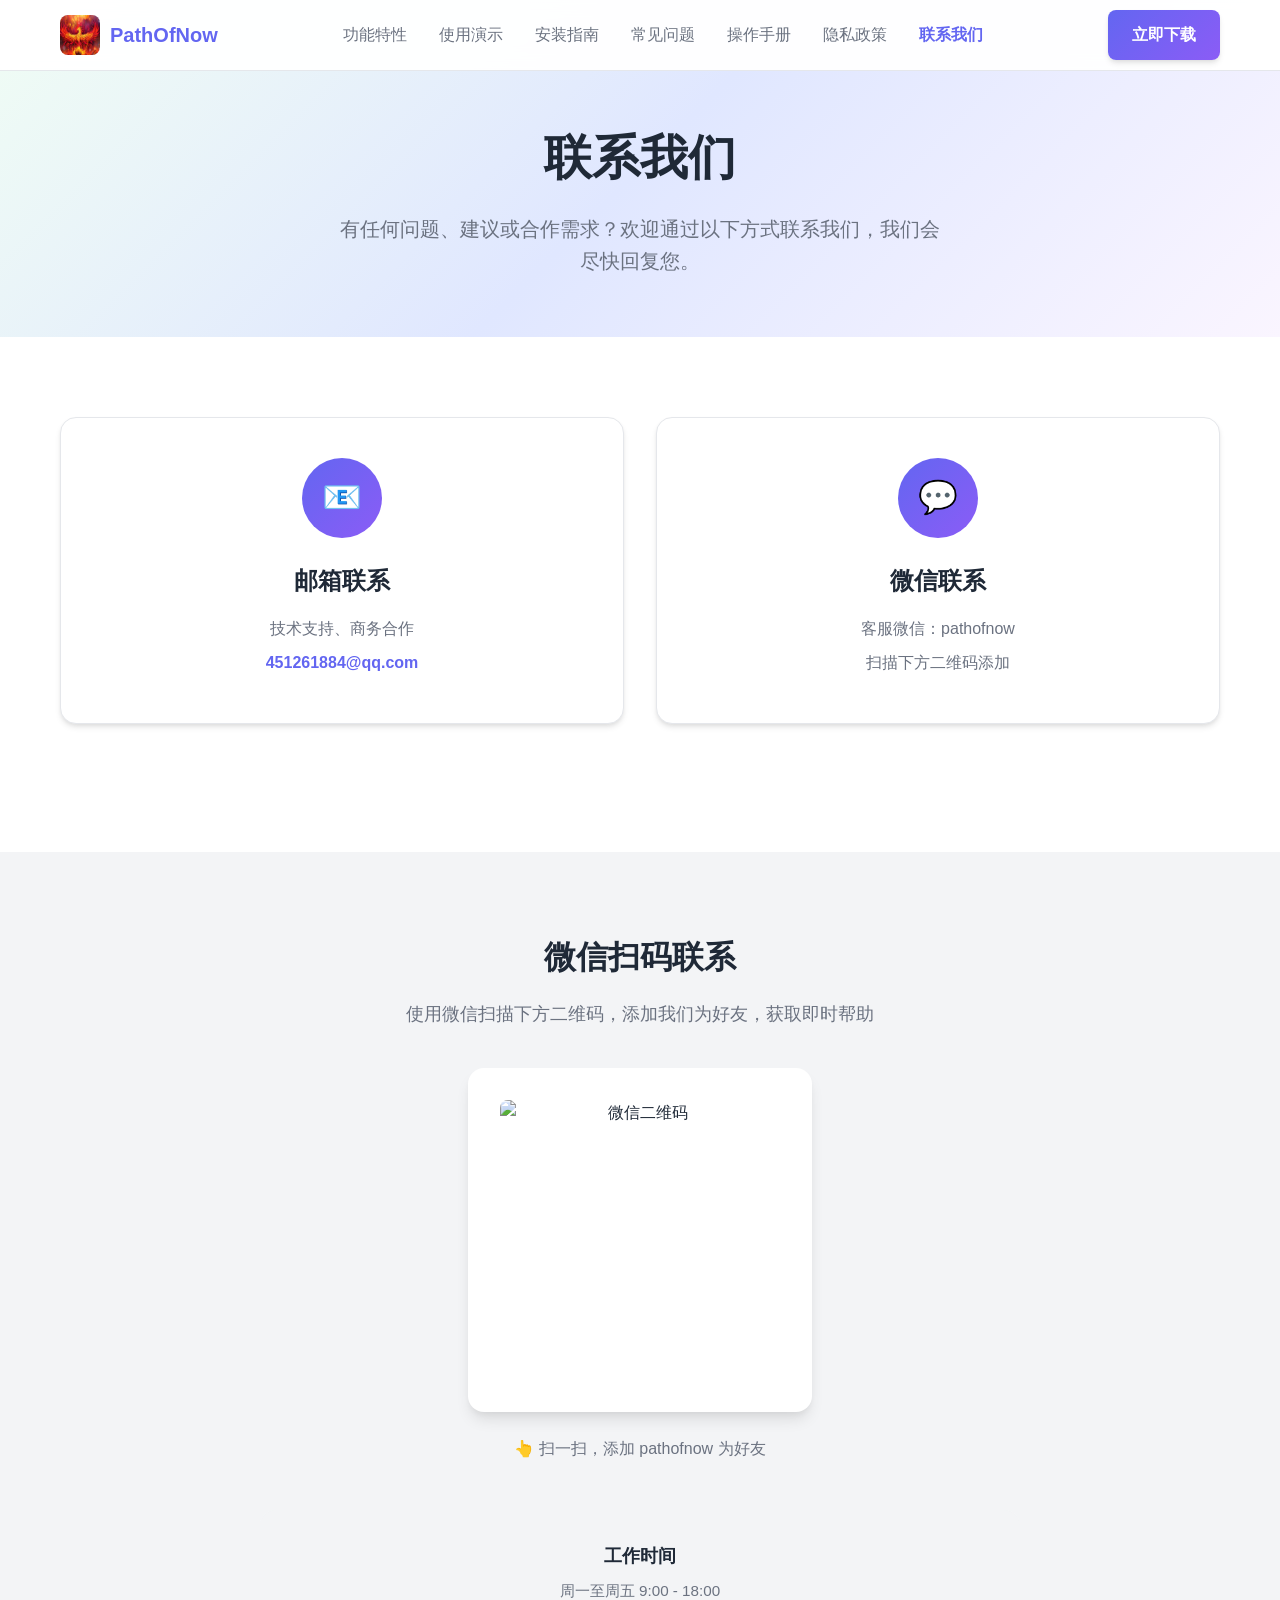
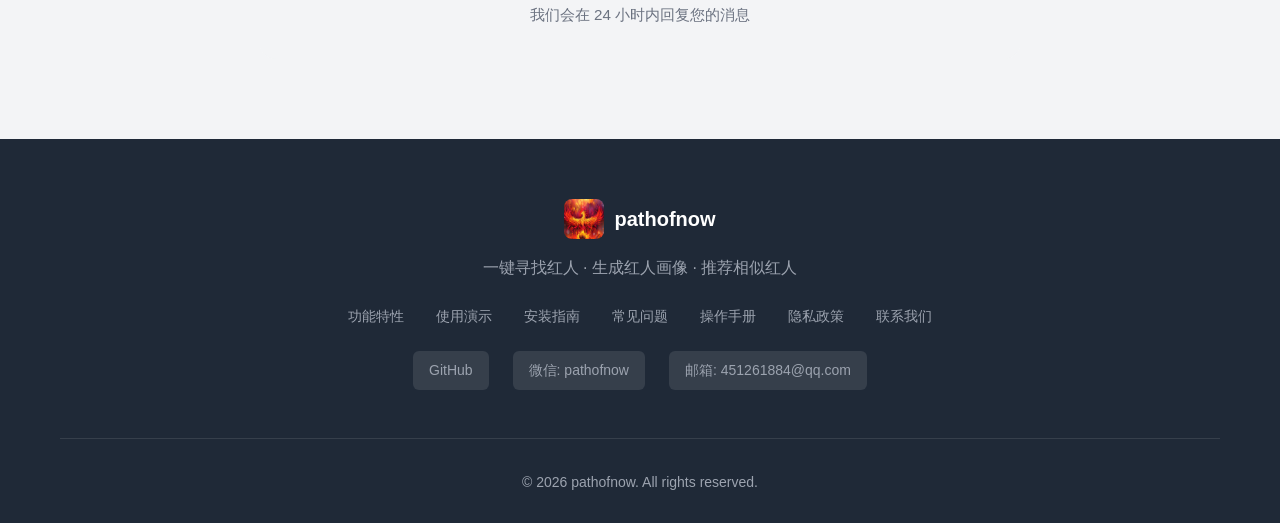
==== docs/contact.html @ 665e6d68 "ss" ====
<!DOCTYPE html>
<html lang="zh-CN">

<head>
    <meta charset="UTF-8">
    <meta name="viewport" content="width=device-width, initial-scale=1.0">
    <title>联系我们 - PathOfNow</title>
    <meta name="description" content="联系 PathOfNow 团队，获取 Instagram 红人分析助手的技术支持和商务合作。">
    <link rel="stylesheet" href="css/style.css">
    <link rel="icon" type="image/png" href="assets/images/logo.png">
    <style>
        .contact-hero {
            padding: 120px 0 60px;
            background: linear-gradient(135deg, #f0fdf4 0%, #e0e7ff 50%, #faf5ff 100%);
            text-align: center;
        }

        .contact-hero h1 {
            font-size: 3rem;
            font-weight: 800;
            color: var(--text-primary);
            margin-bottom: 1rem;
        }

        .contact-hero p {
            font-size: 1.25rem;
            color: var(--text-secondary);
            max-width: 600px;
            margin: 0 auto;
        }

        .contact-section {
            padding: 80px 0;
            background: var(--bg-primary);
        }

        .contact-container {
            max-width: 1200px;
            margin: 0 auto;
            padding: 0 20px;
        }

        .contact-cards {
            display: grid;
            grid-template-columns: repeat(2, 1fr);
            gap: 2rem;
            margin-bottom: 3rem;
        }

        .contact-card {
            background: var(--card-bg);
            padding: 2.5rem;
            border-radius: 16px;
            box-shadow: var(--shadow-md);
            border: 1px solid var(--border-color);
            text-align: center;
            transition: all 0.3s;
        }

        .contact-card:hover {
            transform: translateY(-5px);
            box-shadow: var(--shadow-xl);
            border-color: var(--primary-color);
        }

        .contact-card-icon {
            width: 80px;
            height: 80px;
            background: linear-gradient(135deg, var(--primary-color), var(--secondary-color));
            border-radius: 50%;
            display: flex;
            align-items: center;
            justify-content: center;
            margin: 0 auto 1.5rem;
            font-size: 2rem;
        }

        .contact-card h3 {
            font-size: 1.5rem;
            font-weight: 700;
            color: var(--text-primary);
            margin-bottom: 1rem;
        }

        .contact-card p {
            font-size: 1rem;
            color: var(--text-secondary);
            margin-bottom: 0.5rem;
        }

        .contact-card a {
            color: var(--primary-color);
            text-decoration: none;
            font-weight: 600;
            transition: color 0.2s;
        }

        .contact-card a:hover {
            color: var(--primary-dark);
            text-decoration: underline;
        }

        .qr-section {
            background: var(--bg-secondary);
            padding: 80px 0;
        }

        .qr-container {
            max-width: 800px;
            margin: 0 auto;
            padding: 0 20px;
            text-align: center;
        }

        .qr-title {
            font-size: 2rem;
            font-weight: 700;
            color: var(--text-primary);
            margin-bottom: 1rem;
        }

        .qr-description {
            font-size: 1.125rem;
            color: var(--text-secondary);
            margin-bottom: 2.5rem;
        }

        .qr-code-wrapper {
            display: inline-block;
            background: white;
            padding: 2rem;
            border-radius: 16px;
            box-shadow: var(--shadow-lg);
        }

        .qr-code-wrapper img {
            width: 280px;
            height: 280px;
            display: block;
            border-radius: 8px;
        }

        .qr-tip {
            margin-top: 1.5rem;
            font-size: 1rem;
            color: var(--text-secondary);
        }

        .contact-footer {
            margin-top: 3rem;
            padding: 2rem;
            background: var(--bg-secondary);
            border-radius: 16px;
            text-align: center;
        }

        .contact-footer h4 {
            font-size: 1.125rem;
            color: var(--text-primary);
            margin-bottom: 0.5rem;
        }

        .contact-footer p {
            color: var(--text-secondary);
            font-size: 0.95rem;
        }

        @media (max-width: 768px) {
            .contact-hero h1 {
                font-size: 2rem;
            }

            .contact-cards {
                grid-template-columns: 1fr;
            }

            .qr-code-wrapper img {
                width: 220px;
                height: 220px;
            }
        }
    </style>
</head>

<body>
    <nav class="navbar">
        <div class="nav-container">
            <div class="nav-logo">
                <img src="assets/images/logo.png" alt="Logo" class="logo-icon">
                <span class="logo-text">PathOfNow</span>
            </div>
            <ul class="nav-links">
                <li><a href="index.html#features">功能特性</a></li>
                <li><a href="index.html#demo">使用演示</a></li>
                <li><a href="index.html#install">安装指南</a></li>
                <li><a href="index.html#faq">常见问题</a></li>
                <li><a href="manual.html">操作手册</a></li>
                <li><a href="privacy.html" target="_blank">隐私政策</a></li>
                <li><a href="contact.html" style="color: var(--primary-color); font-weight: 600;">联系我们</a></li>
            </ul>
            <div class="nav-actions">
                <a href="index.html#download" class="btn btn-primary">立即下载</a>
                <div class="hamburger">
                    <span></span>
                    <span></span>
                    <span></span>
                </div>
            </div>
        </div>
    </nav>

    <section class="contact-hero">
        <div class="container">
            <h1>联系我们</h1>
            <p>有任何问题、建议或合作需求？欢迎通过以下方式联系我们，我们会尽快回复您。</p>
        </div>
    </section>

    <section class="contact-section">
        <div class="contact-container">
            <div class="contact-cards">
                <div class="contact-card">
                    <div class="contact-card-icon">📧</div>
                    <h3>邮箱联系</h3>
                    <p>技术支持、商务合作</p>
                    <p><a href="mailto:451261884@qq.com">451261884@qq.com</a></p>
                </div>
                <div class="contact-card">
                    <div class="contact-card-icon">💬</div>
                    <h3>微信联系</h3>
                    <p>客服微信：pathofnow</p>
                    <p>扫描下方二维码添加</p>
                </div>
            </div>
        </div>
    </section>

    <section class="qr-section">
        <div class="qr-container">
            <h2 class="qr-title">微信扫码联系</h2>
            <p class="qr-description">使用微信扫描下方二维码，添加我们为好友，获取即时帮助</p>
            <div class="qr-code-wrapper">
                <img src="assets/images/wechat-qr.png" alt="微信二维码">
            </div>
            <p class="qr-tip">👆 扫一扫，添加 pathofnow 为好友</p>

            <div class="contact-footer">
                <h4>工作时间</h4>
                <p>周一至周五 9:00 - 18:00</p>
                <p>我们会在 24 小时内回复您的消息</p>
            </div>
        </div>
    </section>

    <footer class="footer">
        <div class="footer-container">
            <div class="footer-content">
                <div class="footer-logo">
                    <img src="assets/images/logo.png" alt="Logo" class="logo-icon">
                    <span class="logo-text">pathofnow</span>
                </div>
                <p class="footer-description">一键寻找红人 · 生成红人画像 · 推荐相似红人</p>
                <div class="footer-links">
                    <a href="index.html#features">功能特性</a>
                    <a href="index.html#demo">使用演示</a>
                    <a href="index.html#install">安装指南</a>
                    <a href="index.html#faq">常见问题</a>
                    <a href="manual.html">操作手册</a>
                    <a href="privacy.html" target="_blank">隐私政策</a>
                    <a href="contact.html">联系我们</a>
                </div>
                <div class="footer-social">
                    <a href="https://github.com/PathOfNow/Influencer-Analysis-chrome-extension" target="_blank" class="social-icon">GitHub</a>
                    <span class="social-icon">微信: pathofnow</span>
                    <span class="social-icon">邮箱: 451261884@qq.com</span>
                </div>
            </div>
            <div class="footer-bottom">
                <p>© 2026 pathofnow. All rights reserved.</p>
            </div>
        </div>
    </footer>

    <script src="js/main.js"></script>
</body>

</html>
---- docs/css/style.css ----
* {
    margin: 0;
    padding: 0;
    box-sizing: border-box;
}

:root {
    --primary-color: #6366f1;
    --primary-dark: #4f46e5;
    --secondary-color: #8b5cf6;
    --accent-color: #f59e0b;
    --text-primary: #1f2937;
    --text-secondary: #6b7280;
    --text-light: #9ca3af;
    --bg-primary: #ffffff;
    --bg-secondary: #f3f4f6;
    --bg-tertiary: #e5e7eb;
    --card-bg: #ffffff;
    --border-color: #e5e7eb;
    --shadow-sm: 0 1px 2px 0 rgba(0, 0, 0, 0.05);
    --shadow-md: 0 4px 6px -1px rgba(0, 0, 0, 0.1), 0 2px 4px -1px rgba(0, 0, 0, 0.06);
    --shadow-lg: 0 10px 15px -3px rgba(0, 0, 0, 0.1), 0 4px 6px -2px rgba(0, 0, 0, 0.05);
    --shadow-xl: 0 20px 25px -5px rgba(0, 0, 0, 0.1), 0 10px 10px -5px rgba(0, 0, 0, 0.04);
}

html {
    scroll-behavior: smooth;
}

body {
    font-family: -apple-system, BlinkMacSystemFont, 'Segoe UI', Roboto, 'Helvetica Neue', Arial, sans-serif;
    color: var(--text-primary);
    background-color: var(--bg-primary);
    line-height: 1.6;
}

.container {
    max-width: 1200px;
    margin: 0 auto;
    padding: 0 20px;
}

.navbar {
    position: fixed;
    top: 0;
    left: 0;
    right: 0;
    background: rgba(255, 255, 255, 0.95);
    backdrop-filter: blur(10px);
    z-index: 1000;
    border-bottom: 1px solid var(--border-color);
    transition: transform 0.3s ease;
}

.hamburger {
    display: none;
    flex-direction: column;
    gap: 5px;
    cursor: pointer;
    padding: 5px;
}

.hamburger span {
    width: 25px;
    height: 3px;
    background: var(--text-primary);
    border-radius: 3px;
    transition: all 0.3s;
}

.hamburger.active span:nth-child(1) {
    transform: rotate(45deg) translate(5px, 5px);
}

.hamburger.active span:nth-child(2) {
    opacity: 0;
}

.hamburger.active span:nth-child(3) {
    transform: rotate(-45deg) translate(7px, -6px);
}

.nav-container {
    max-width: 1200px;
    margin: 0 auto;
    padding: 0 20px;
    display: flex;
    align-items: center;
    justify-content: space-between;
    height: 70px;
}

.nav-logo {
    display: flex;
    align-items: center;
    gap: 10px;
}

.logo-icon {
    width: 40px;
    height: 40px;
    border-radius: 8px;
}

.logo-text {
    font-size: 1.25rem;
    font-weight: 700;
    color: var(--primary-color);
}

.nav-links {
    display: flex;
    list-style: none;
    gap: 2rem;
}

.nav-links a {
    text-decoration: none;
    color: var(--text-secondary);
    font-weight: 500;
    transition: color 0.2s;
}

.nav-links a:hover {
    color: var(--primary-color);
}

.nav-actions {
    display: flex;
    gap: 1rem;
}

.btn {
    display: inline-flex;
    align-items: center;
    gap: 0.5rem;
    padding: 0.75rem 1.5rem;
    border-radius: 8px;
    font-weight: 600;
    text-decoration: none;
    transition: all 0.2s;
    cursor: pointer;
    border: none;
    font-size: 1rem;
}

.btn-primary {
    background: linear-gradient(135deg, var(--primary-color), var(--secondary-color));
    color: white;
    box-shadow: var(--shadow-md);
}

.btn-primary:hover {
    transform: translateY(-1px);
    box-shadow: var(--shadow-lg);
}

.btn-outline {
    background: transparent;
    color: var(--text-primary);
    border: 2px solid var(--border-color);
}

.btn-outline:hover {
    border-color: var(--primary-color);
    color: var(--primary-color);
}

.btn-large {
    padding: 1rem 2rem;
    font-size: 1.125rem;
}

.btn-icon {
    font-size: 1.25rem;
}

.hero {
    padding: 120px 0 80px;
    background: linear-gradient(135deg, #f0fdf4 0%, #e0e7ff 50%, #faf5ff 100%);
    overflow: hidden;
}

.hero-container {
    max-width: 1200px;
    margin: 0 auto;
    padding: 0 20px;
    display: grid;
    grid-template-columns: 1fr 1fr;
    gap: 4rem;
    align-items: center;
}

.hero-content {
    text-align: left;
}

.hero-badge {
    display: inline-flex;
    align-items: center;
    gap: 0.5rem;
    background: rgba(255, 255, 255, 0.8);
    padding: 0.5rem 1rem;
    border-radius: 20px;
    margin-bottom: 1.5rem;
    font-size: 0.875rem;
    color: var(--text-secondary);
}

.badge-icon {
    font-size: 1rem;
}

.hero-title {
    font-size: 3.5rem;
    font-weight: 800;
    color: var(--text-primary);
    margin-bottom: 1rem;
    line-height: 1.2;
}

.hero-subtitle {
    font-size: 1.5rem;
    font-weight: 600;
    color: var(--primary-color);
    margin-bottom: 1rem;
}

.hero-description {
    font-size: 1.125rem;
    color: var(--text-secondary);
    margin-bottom: 2rem;
    max-width: 500px;
}

.hero-actions {
    display: flex;
    gap: 1rem;
    margin-bottom: 3rem;
}

.hero-stats {
    display: flex;
    gap: 3rem;
}

.stat-item {
    display: flex;
    flex-direction: column;
    gap: 0.25rem;
}

.stat-value {
    font-size: 1.5rem;
    font-weight: 700;
    color: var(--text-primary);
}

.stat-label {
    font-size: 0.875rem;
    color: var(--text-secondary);
}

.hero-visual {
    display: flex;
    justify-content: center;
    align-items: center;
}

.browser-mockup {
    background: white;
    border-radius: 16px;
    box-shadow: var(--shadow-xl);
    overflow: hidden;
    width: 100%;
    max-width: 500px;
}

.browser-header {
    display: flex;
    align-items: center;
    gap: 0.75rem;
    padding: 1rem;
    background: var(--bg-secondary);
    border-bottom: 1px solid var(--border-color);
}

.browser-dots {
    display: flex;
    gap: 0.5rem;
}

.dot {
    width: 12px;
    height: 12px;
    border-radius: 50%;
}

.dot-red { background: #ef4444; }
.dot-yellow { background: #f59e0b; }
.dot-green { background: #22c55e; }

.browser-url {
    flex: 1;
    text-align: center;
    font-size: 0.875rem;
    color: var(--text-light);
    background: var(--bg-tertiary);
    padding: 0.25rem 0.5rem;
    border-radius: 4px;
}

.browser-content {
    padding: 0;
}

.screenshot {
    width: 100%;
    height: auto;
    display: block;
}

.features {
    padding: 80px 0;
    background: var(--bg-primary);
}

.features-container {
    max-width: 1200px;
    margin: 0 auto;
    padding: 0 20px;
}

.section-header {
    text-align: center;
    margin-bottom: 4rem;
}

.section-title {
    font-size: 2.5rem;
    font-weight: 800;
    color: var(--text-primary);
    margin-bottom: 1rem;
}

.section-subtitle {
    font-size: 1.125rem;
    color: var(--text-secondary);
    max-width: 600px;
    margin: 0 auto;
}

.features-grid {
    display: grid;
    grid-template-columns: repeat(3, 1fr);
    gap: 2rem;
}

.feature-card {
    background: var(--card-bg);
    padding: 2rem;
    border-radius: 16px;
    box-shadow: var(--shadow-sm);
    transition: all 0.3s;
    border: 1px solid var(--border-color);
}

.feature-card:hover {
    transform: translateY(-5px);
    box-shadow: var(--shadow-lg);
    border-color: var(--primary-color);
}

.feature-icon {
    width: 60px;
    height: 60px;
    background: linear-gradient(135deg, var(--primary-color), var(--secondary-color));
    border-radius: 12px;
    display: flex;
    align-items: center;
    justify-content: center;
    margin-bottom: 1.5rem;
    font-size: 1.75rem;
}

.feature-title {
    font-size: 1.25rem;
    font-weight: 700;
    color: var(--text-primary);
    margin-bottom: 0.75rem;
}

.feature-description {
    font-size: 1rem;
    color: var(--text-secondary);
    line-height: 1.6;
}

.demo {
    padding: 80px 0;
    background: var(--bg-secondary);
}

.demo-container {
    max-width: 1200px;
    margin: 0 auto;
    padding: 0 20px;
}

.demo-content {
    display: flex;
    justify-content: center;
    align-items: center;
}

.demo-carousel {
    width: 100%;
    max-width: 800px;
}

.carousel-container {
    position: relative;
    width: 100%;
    overflow: hidden;
    border-radius: 16px;
    background: var(--bg-tertiary);
    box-shadow: var(--shadow-lg);
}

.carousel-track {
    display: flex;
    transition: transform 0.5s ease;
}

.carousel-slide {
    flex: 0 0 100%;
    position: relative;
}

.carousel-slide img {
    width: 100%;
    height: auto;
    display: block;
    border-radius: 16px;
}

.slide-caption {
    position: absolute;
    bottom: 0;
    left: 0;
    right: 0;
    padding: 1rem;
    background: linear-gradient(to top, rgba(0,0,0,0.8), transparent);
    color: white;
    font-size: 0.875rem;
    border-radius: 0 0 16px 16px;
}

.carousel-controls {
    display: flex;
    align-items: center;
    justify-content: center;
    gap: 1rem;
    margin-top: 1.5rem;
}

.carousel-prev,
.carousel-next {
    width: 48px;
    height: 48px;
    border-radius: 50%;
    border: none;
    background: var(--bg-secondary);
    color: var(--text-primary);
    display: flex;
    align-items: center;
    justify-content: center;
    cursor: pointer;
    transition: all 0.2s;
}

.carousel-prev:hover,
.carousel-next:hover {
    background: var(--primary-color);
    color: white;
}

.carousel-indicators {
    display: flex;
    gap: 0.5rem;
}

.indicator {
    width: 12px;
    height: 12px;
    border-radius: 50%;
    border: none;
    background: var(--border-color);
    cursor: pointer;
    transition: all 0.2s;
}

.indicator.active {
    width: 32px;
    border-radius: 6px;
    background: var(--primary-color);
}

.video-placeholder {
    text-align: center;
    color: var(--text-light);
}

.play-button {
    width: 80px;
    height: 80px;
    background: var(--primary-color);
    border-radius: 50%;
    display: flex;
    align-items: center;
    justify-content: center;
    margin: 0 auto 1rem;
    cursor: pointer;
    transition: all 0.3s;
    color: white;
    font-size: 2rem;
    box-shadow: var(--shadow-lg);
}

.play-button:hover {
    transform: scale(1.1);
    box-shadow: var(--shadow-xl);
}

.demo-steps {
    display: flex;
    flex-direction: column;
    gap: 1.5rem;
}

.step-item {
    display: flex;
    gap: 1.5rem;
    align-items: flex-start;
}

.step-number {
    width: 40px;
    height: 40px;
    background: linear-gradient(135deg, var(--primary-color), var(--secondary-color));
    border-radius: 50%;
    display: flex;
    align-items: center;
    justify-content: center;
    color: white;
    font-weight: 700;
    font-size: 1.125rem;
    flex-shrink: 0;
}

.step-content h4 {
    font-size: 1.125rem;
    font-weight: 700;
    color: var(--text-primary);
    margin-bottom: 0.25rem;
}

.step-content p {
    font-size: 0.875rem;
    color: var(--text-secondary);
}

.install {
    padding: 80px 0;
    background: var(--bg-primary);
}

.install-container {
    max-width: 800px;
    margin: 0 auto;
    padding: 0 20px;
}

.install-tabs {
    display: flex;
    justify-content: center;
    gap: 1rem;
    margin-bottom: 2rem;
}

.tab-btn {
    padding: 0.75rem 2rem;
    border: none;
    border-radius: 8px;
    font-weight: 600;
    cursor: pointer;
    transition: all 0.2s;
    background: var(--bg-secondary);
    color: var(--text-secondary);
}

.tab-btn:hover {
    background: var(--bg-tertiary);
}

.tab-btn.active {
    background: var(--primary-color);
    color: white;
}

.tab-content {
    display: none;
}

.tab-content.active {
    display: block;
}

.download .download-tab-content {
    display: none;
}

.download .download-tab-content.active {
    display: block;
}

.download .tab-btn {
    background: rgba(255, 255, 255, 0.2);
    color: white;
    border: 1px solid rgba(255, 255, 255, 0.3);
}

.download .tab-btn:hover {
    background: rgba(255, 255, 255, 0.3);
}

.download .tab-btn.active {
    background: white;
    color: var(--primary-color);
    border-color: white;
}

.install-steps {
    display: flex;
    flex-direction: column;
    gap: 1.5rem;
}

.install-step {
    display: flex;
    gap: 1.5rem;
    align-items: flex-start;
    background: var(--bg-secondary);
    padding: 1.5rem;
    border-radius: 12px;
}

.install-step-icon {
    width: 48px;
    height: 48px;
    background: linear-gradient(135deg, var(--primary-color), var(--secondary-color));
    border-radius: 12px;
    display: flex;
    align-items: center;
    justify-content: center;
    color: white;
    font-weight: 700;
    font-size: 1.25rem;
    flex-shrink: 0;
}

.install-step-content h4 {
    font-size: 1.125rem;
    font-weight: 700;
    color: var(--text-primary);
    margin-bottom: 0.25rem;
}

.install-step-content p {
    font-size: 0.875rem;
    color: var(--text-secondary);
}

.download {
    padding: 80px 0;
    background: linear-gradient(135deg, var(--primary-color), var(--secondary-color));
}

.download-container {
    max-width: 800px;
    margin: 0 auto;
    padding: 0 20px;
}

.download-content {
    text-align: center;
    color: white;
}

.download-title {
    font-size: 2.5rem;
    font-weight: 800;
    margin-bottom: 1rem;
}

.download-description {
    font-size: 1.125rem;
    margin-bottom: 2rem;
    opacity: 0.9;
}

.download-buttons {
    display: flex;
    flex-direction: column;
    gap: 1rem;
    margin-bottom: 2rem;
}

.btn-chrome {
    background: white;
    color: var(--text-primary);
}

.btn-chrome:hover {
    background: var(--bg-secondary);
}

.btn-edge {
    background: transparent;
    color: white;
    border-color: rgba(255, 255, 255, 0.3);
}

.btn-edge:hover {
    background: rgba(255, 255, 255, 0.1);
    border-color: white;
}

.btn-zip {
    background: transparent;
    color: white;
    border-color: rgba(255, 255, 255, 0.3);
}

.btn-zip:hover {
    background: rgba(255, 255, 255, 0.1);
    border-color: white;
}

.download-note {
    font-size: 0.875rem;
    opacity: 0.8;
}

.faq {
    padding: 80px 0;
    background: var(--bg-secondary);
}

.faq-container {
    max-width: 800px;
    margin: 0 auto;
    padding: 0 20px;
}

.faq-list {
    display: flex;
    flex-direction: column;
    gap: 1rem;
}

.faq-item {
    background: var(--card-bg);
    border-radius: 12px;
    overflow: hidden;
    border: 1px solid var(--border-color);
}

.faq-question {
    width: 100%;
    padding: 1.5rem;
    display: flex;
    justify-content: space-between;
    align-items: center;
    background: none;
    border: none;
    cursor: pointer;
    text-align: left;
    font-size: 1rem;
    font-weight: 600;
    color: var(--text-primary);
    transition: background 0.2s;
}

.faq-question:hover {
    background: var(--bg-secondary);
}

.faq-icon {
    font-size: 0.75rem;
    transition: transform 0.2s;
}

.faq-item.active .faq-icon {
    transform: rotate(180deg);
}

.faq-answer {
    padding: 0 1.5rem;
    max-height: 0;
    overflow: hidden;
    transition: all 0.3s;
}

.faq-item.active .faq-answer {
    padding-bottom: 1.5rem;
    max-height: 200px;
}

.faq-answer p {
    color: var(--text-secondary);
    font-size: 0.875rem;
    line-height: 1.6;
}

.footer {
    padding: 60px 0 30px;
    background: var(--text-primary);
    color: white;
}

.footer-container {
    max-width: 1200px;
    margin: 0 auto;
    padding: 0 20px;
}

.footer-content {
    text-align: center;
    margin-bottom: 3rem;
}

.footer-logo {
    display: flex;
    align-items: center;
    justify-content: center;
    gap: 10px;
    margin-bottom: 1rem;
}

.footer-logo .logo-icon {
    width: 40px;
    height: 40px;
}

.footer-logo .logo-text {
    color: white;
}

.footer-description {
    color: var(--text-light);
    margin-bottom: 1.5rem;
    max-width: 600px;
    margin-left: auto;
    margin-right: auto;
}

.footer-links {
    display: flex;
    flex-wrap: wrap;
    justify-content: center;
    gap: 2rem;
    margin-bottom: 1.5rem;
}

.footer-links a {
    color: var(--text-light);
    text-decoration: none;
    font-size: 0.875rem;
    transition: color 0.2s;
}

.footer-links a:hover {
    color: white;
}

.footer-social {
    display: flex;
    justify-content: center;
    gap: 1.5rem;
}

.social-icon {
    color: var(--text-light);
    text-decoration: none;
    font-size: 0.875rem;
    padding: 0.5rem 1rem;
    background: rgba(255, 255, 255, 0.1);
    border-radius: 6px;
    transition: all 0.2s;
}

.social-icon:hover {
    color: white;
    background: rgba(255, 255, 255, 0.2);
}

.footer-bottom {
    text-align: center;
    padding-top: 2rem;
    border-top: 1px solid rgba(255, 255, 255, 0.1);
    color: var(--text-light);
    font-size: 0.875rem;
}

section.animate-out {
    opacity: 0;
    transform: translateY(30px);
}

section.animate-in {
    opacity: 1;
    transform: translateY(0);
    transition: opacity 0.6s ease, transform 0.6s ease;
}

.manual-link {
    padding: 60px 0;
    background: var(--bg-secondary);
}

.manual-link-container {
    max-width: 800px;
    margin: 0 auto;
    padding: 0 20px;
}

.manual-link-content {
    display: flex;
    align-items: center;
    gap: 2rem;
    background: var(--card-bg);
    padding: 2rem;
    border-radius: 16px;
    box-shadow: var(--shadow-md);
}

.manual-link-icon {
    font-size: 3rem;
}

.manual-link-text h3 {
    font-size: 1.5rem;
    font-weight: 700;
    color: var(--text-primary);
    margin-bottom: 0.5rem;
}

.manual-link-text p {
    font-size: 1rem;
    color: var(--text-secondary);
}

.manual-hero {
    padding: 120px 0 60px;
    background: linear-gradient(135deg, #f0fdf4 0%, #e0e7ff 50%, #faf5ff 100%);
}

.manual-hero-container {
    max-width: 1200px;
    margin: 0 auto;
    padding: 0 20px;
    text-align: center;
}

.manual-title {
    font-size: 2.5rem;
    font-weight: 800;
    color: var(--text-primary);
    margin-bottom: 1rem;
}

.manual-subtitle {
    font-size: 1.125rem;
    color: var(--text-secondary);
}

.manual-content {
    padding: 60px 0;
    background: var(--bg-primary);
}

.manual-container {
    max-width: 1200px;
    margin: 0 auto;
    padding: 0 20px;
    display: grid;
    grid-template-columns: 280px 1fr;
    gap: 4rem;
}

.manual-sidebar {
    position: sticky;
    top: 100px;
    height: fit-content;
}

.manual-sidebar h3 {
    font-size: 1.125rem;
    font-weight: 700;
    color: var(--text-primary);
    margin-bottom: 1rem;
}

.sidebar-links {
    list-style: none;
    display: flex;
    flex-direction: column;
    gap: 0.5rem;
}

.sidebar-links a {
    text-decoration: none;
    color: var(--text-secondary);
    padding: 0.5rem 0;
    transition: color 0.2s;
}

.sidebar-links a:hover {
    color: var(--primary-color);
}

.manual-main {
    line-height: 1.8;
}

.manual-section {
    margin-bottom: 3rem;
}

.manual-section h2 {
    font-size: 1.75rem;
    font-weight: 700;
    color: var(--text-primary);
    margin-bottom: 1.5rem;
    padding-bottom: 0.5rem;
    border-bottom: 2px solid var(--border-color);
}

.manual-section p {
    font-size: 1rem;
    color: var(--text-secondary);
    margin-bottom: 1rem;
}

.manual-step {
    background: var(--bg-secondary);
    padding: 1.5rem;
    border-radius: 12px;
    margin-bottom: 1rem;
}

.manual-step h4 {
    font-size: 1.125rem;
    font-weight: 700;
    color: var(--text-primary);
    margin-bottom: 0.5rem;
}

.feature-detail {
    margin-bottom: 2rem;
    padding: 1.5rem;
    background: var(--bg-secondary);
    border-radius: 12px;
}

.feature-detail h3 {
    font-size: 1.25rem;
    font-weight: 700;
    color: var(--text-primary);
    margin-bottom: 0.75rem;
}

.feature-detail ul {
    list-style: disc;
    padding-left: 1.5rem;
    margin-top: 1rem;
}

.feature-detail li {
    color: var(--text-secondary);
    margin-bottom: 0.5rem;
}

.setting-item {
    margin-bottom: 1.5rem;
}

.setting-item h4 {
    font-size: 1rem;
    font-weight: 600;
    color: var(--text-primary);
    margin-bottom: 0.25rem;
}

.setting-item p {
    color: var(--text-secondary);
    font-size: 0.875rem;
}

.advanced-item {
    margin-bottom: 1.5rem;
    padding: 1rem;
    background: var(--bg-secondary);
    border-radius: 8px;
}

.advanced-item h4 {
    font-size: 1rem;
    font-weight: 600;
    color: var(--text-primary);
    margin-bottom: 0.5rem;
}

.tips-list {
    list-style: none;
    display: flex;
    flex-direction: column;
    gap: 0.75rem;
}

.tips-list li {
    color: var(--text-secondary);
    padding-left: 1.5rem;
    position: relative;
}

.tips-list li::before {
    content: '💡';
    position: absolute;
    left: 0;
}

@media (max-width: 768px) {
    .nav-links {
        display: none;
        position: absolute;
        top: 70px;
        left: 0;
        right: 0;
        background: white;
        flex-direction: column;
        padding: 1rem 20px;
        box-shadow: var(--shadow-lg);
        border-bottom: 1px solid var(--border-color);
    }

    .nav-links.active {
        display: flex;
    }

    .hamburger {
        display: flex;
    }

    .hero-container {
        grid-template-columns: 1fr;
        text-align: center;
    }

    .hero-title {
        font-size: 2.5rem;
    }

    .hero-actions {
        flex-direction: column;
        align-items: center;
    }

    .hero-stats {
        justify-content: center;
    }

    .features-grid {
        grid-template-columns: 1fr;
    }

    .demo-content {
        grid-template-columns: 1fr;
    }

    .install-tabs {
        flex-wrap: wrap;
    }

    .download-buttons {
        align-items: center;
    }

    .footer-links {
        flex-direction: column;
        gap: 1rem;
    }
}

@media (max-width: 480px) {
    .hero-title {
        font-size: 2rem;
    }

    .hero-subtitle {
        font-size: 1.25rem;
    }

    .feature-card {
        padding: 1.5rem;
    }

    .install-step {
        flex-direction: column;
    }

    .install-step-icon {
        align-self: flex-start;
    }
}
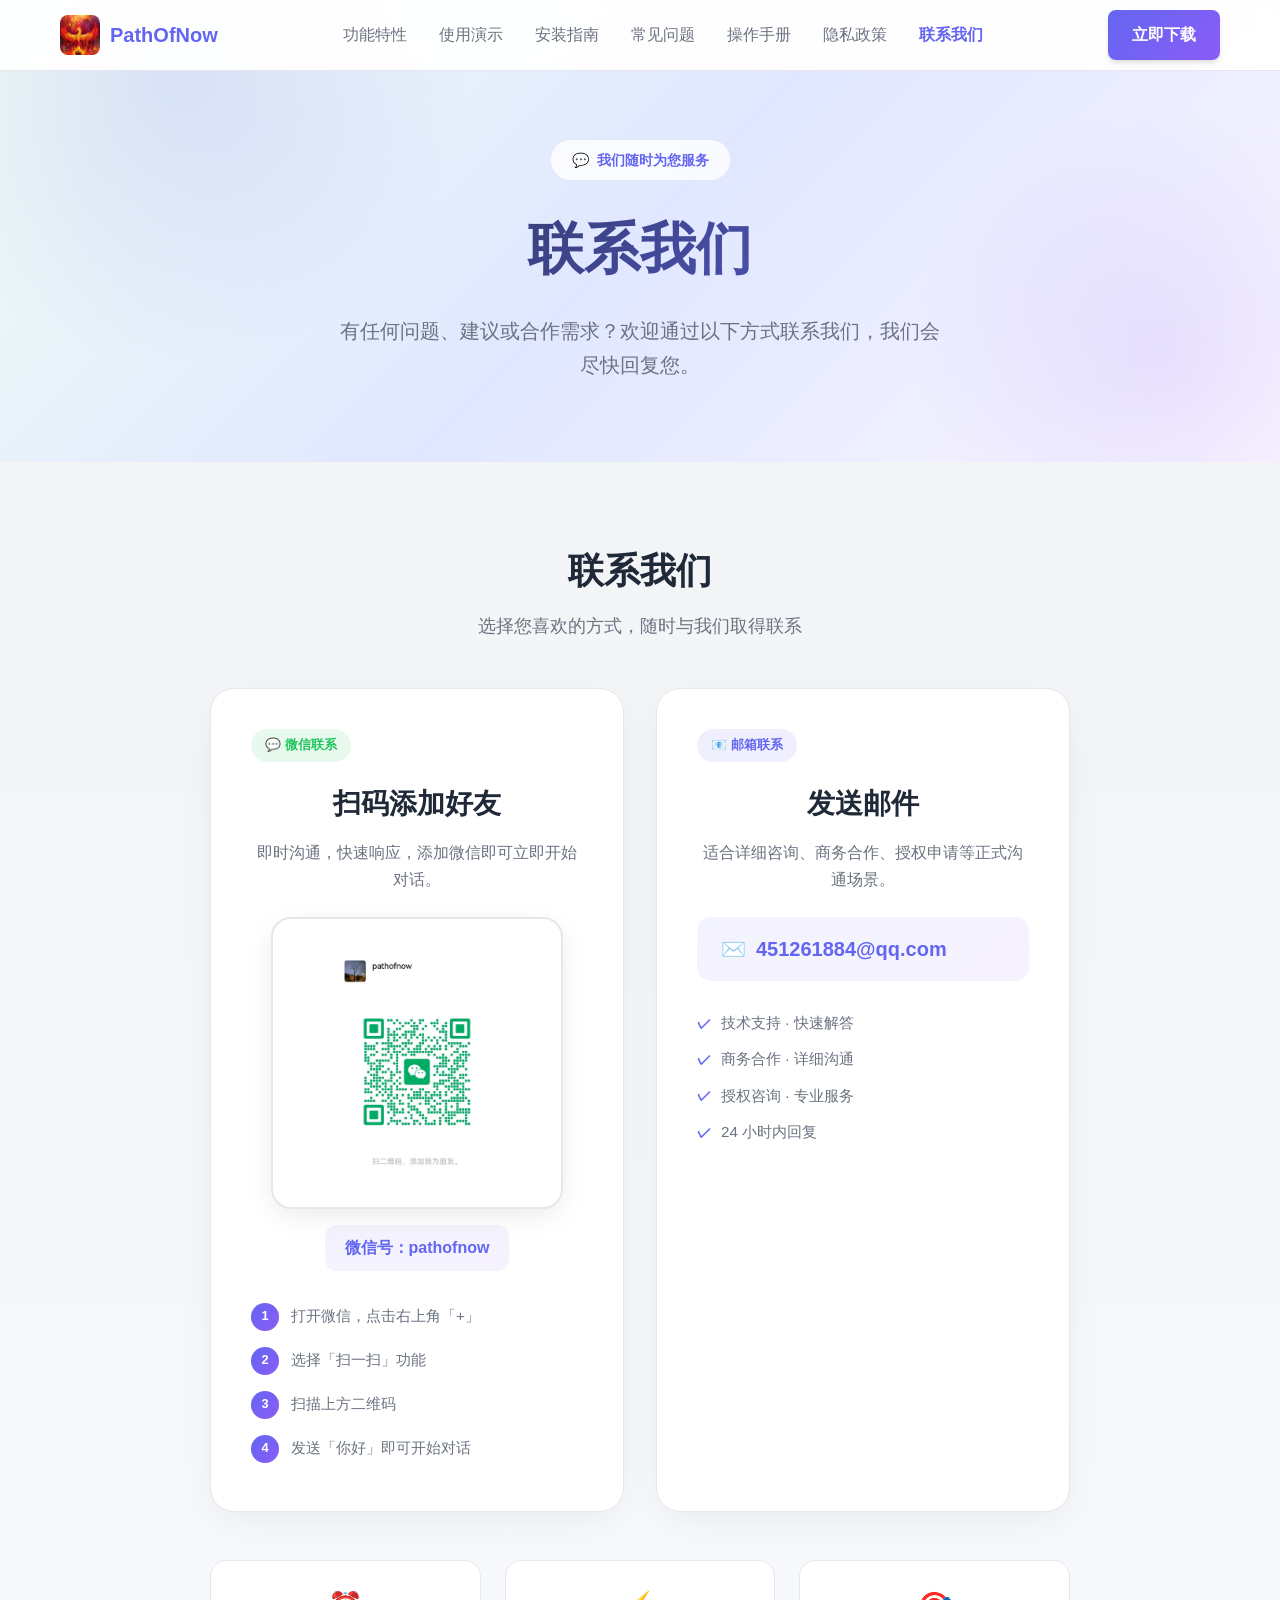
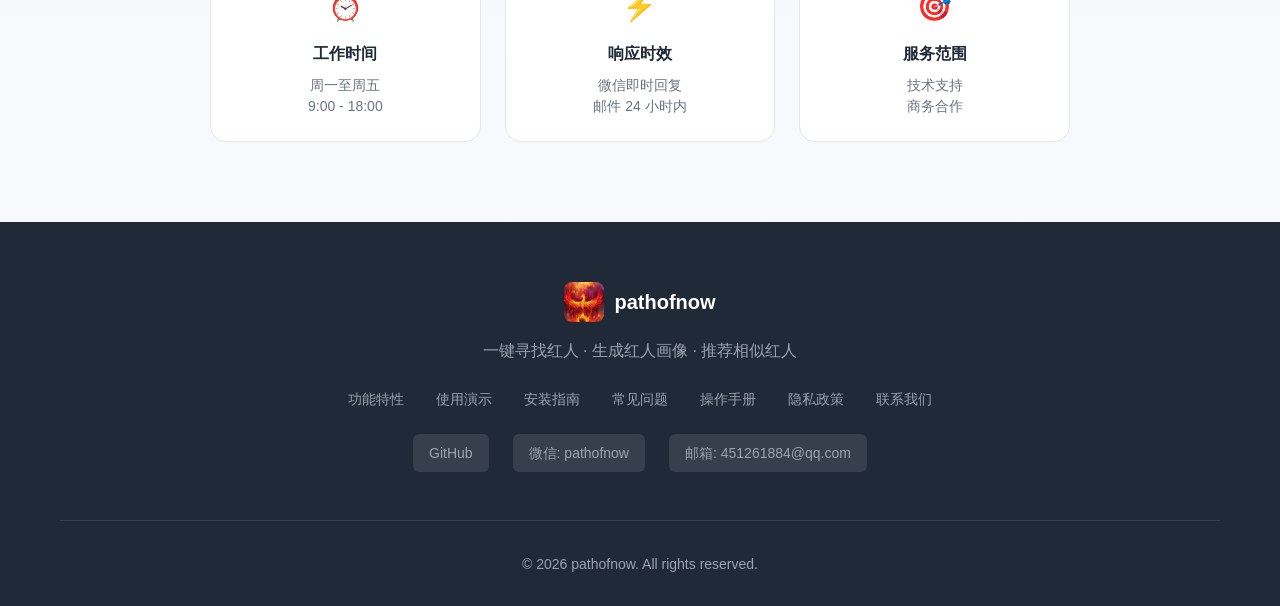
==== commit 79c3ef33: "ss" ====
--- a/docs/contact.html
+++ b/docs/contact.html
@@ -10,16 +10,64 @@
     <link rel="icon" type="image/png" href="assets/images/logo.png">
     <style>
         .contact-hero {
-            padding: 120px 0 60px;
+            padding: 140px 0 80px;
             background: linear-gradient(135deg, #f0fdf4 0%, #e0e7ff 50%, #faf5ff 100%);
             text-align: center;
+            position: relative;
+            overflow: hidden;
+        }
+
+        .contact-hero::before {
+            content: '';
+            position: absolute;
+            top: -50%;
+            left: -10%;
+            width: 600px;
+            height: 600px;
+            background: radial-gradient(circle, rgba(99, 102, 241, 0.15) 0%, transparent 70%);
+            border-radius: 50%;
+        }
+
+        .contact-hero::after {
+            content: '';
+            position: absolute;
+            bottom: -30%;
+            right: -10%;
+            width: 500px;
+            height: 500px;
+            background: radial-gradient(circle, rgba(139, 92, 246, 0.12) 0%, transparent 70%);
+            border-radius: 50%;
+        }
+
+        .contact-hero .container {
+            position: relative;
+            z-index: 1;
+        }
+
+        .contact-hero-badge {
+            display: inline-flex;
+            align-items: center;
+            gap: 0.5rem;
+            background: rgba(255, 255, 255, 0.8);
+            padding: 0.5rem 1.25rem;
+            border-radius: 20px;
+            font-size: 0.875rem;
+            color: var(--primary-color);
+            font-weight: 600;
+            margin-bottom: 1.5rem;
+            backdrop-filter: blur(10px);
+            border: 1px solid rgba(255, 255, 255, 0.5);
         }
 
         .contact-hero h1 {
-            font-size: 3rem;
+            font-size: 3.5rem;
             font-weight: 800;
             color: var(--text-primary);
-            margin-bottom: 1rem;
+            margin-bottom: 1.25rem;
+            background: linear-gradient(135deg, var(--text-primary) 0%, var(--primary-color) 100%);
+            -webkit-background-clip: text;
+            -webkit-text-fill-color: transparent;
+            background-clip: text;
         }
 
         .contact-hero p {
@@ -27,6 +75,7 @@
             color: var(--text-secondary);
             max-width: 600px;
             margin: 0 auto;
+            line-height: 1.7;
         }
 
         .contact-section {
@@ -48,135 +97,353 @@
         }
 
         .contact-card {
+            position: relative;
             background: var(--card-bg);
-            padding: 2.5rem;
-            border-radius: 16px;
-            box-shadow: var(--shadow-md);
+            padding: 3rem 2.5rem;
+            border-radius: 20px;
+            box-shadow: 0 4px 6px -1px rgba(0, 0, 0, 0.05), 0 2px 4px -1px rgba(0, 0, 0, 0.03);
             border: 1px solid var(--border-color);
             text-align: center;
-            transition: all 0.3s;
+            transition: all 0.4s cubic-bezier(0.4, 0, 0.2, 1);
+            overflow: hidden;
+        }
+
+        .contact-card::before {
+            content: '';
+            position: absolute;
+            top: 0;
+            left: 0;
+            right: 0;
+            height: 4px;
+            background: linear-gradient(90deg, var(--primary-color), var(--secondary-color));
+            transform: scaleX(0);
+            transform-origin: left;
+            transition: transform 0.4s ease;
         }
 
         .contact-card:hover {
-            transform: translateY(-5px);
-            box-shadow: var(--shadow-xl);
-            border-color: var(--primary-color);
+            transform: translateY(-8px);
+            box-shadow: 0 20px 25px -5px rgba(0, 0, 0, 0.1), 0 10px 10px -5px rgba(0, 0, 0, 0.04);
+            border-color: transparent;
+        }
+
+        .contact-card:hover::before {
+            transform: scaleX(1);
         }
 
         .contact-card-icon {
-            width: 80px;
-            height: 80px;
+            width: 90px;
+            height: 90px;
             background: linear-gradient(135deg, var(--primary-color), var(--secondary-color));
-            border-radius: 50%;
+            border-radius: 24px;
             display: flex;
             align-items: center;
             justify-content: center;
             margin: 0 auto 1.5rem;
-            font-size: 2rem;
+            font-size: 2.25rem;
+            box-shadow: 0 10px 20px -5px rgba(99, 102, 241, 0.4);
+            transition: transform 0.3s ease;
+        }
+
+        .contact-card:hover .contact-card-icon {
+            transform: scale(1.1) rotate(-5deg);
         }
 
         .contact-card h3 {
             font-size: 1.5rem;
             font-weight: 700;
             color: var(--text-primary);
-            margin-bottom: 1rem;
-        }
-
-        .contact-card p {
-            font-size: 1rem;
-            color: var(--text-secondary);
-            margin-bottom: 0.5rem;
-        }
-
-        .contact-card a {
+            margin-bottom: 0.75rem;
+        }
+
+        .contact-card .card-subtitle {
+            font-size: 0.95rem;
+            color: var(--text-light);
+            margin-bottom: 1.25rem;
+        }
+
+        .contact-card .email-value {
+            display: inline-flex;
+            align-items: center;
+            gap: 0.5rem;
             color: var(--primary-color);
             text-decoration: none;
-            font-weight: 600;
-            transition: color 0.2s;
-        }
-
-        .contact-card a:hover {
-            color: var(--primary-dark);
-            text-decoration: underline;
+            font-weight: 700;
+            font-size: 1.125rem;
+            padding: 0.75rem 1.5rem;
+            background: linear-gradient(135deg, rgba(99, 102, 241, 0.08), rgba(139, 92, 246, 0.08));
+            border-radius: 12px;
+            transition: all 0.3s;
+            word-break: break-all;
+        }
+
+        .contact-card .email-value:hover {
+            background: linear-gradient(135deg, rgba(99, 102, 241, 0.15), rgba(139, 92, 246, 0.15));
+            transform: scale(1.02);
         }
 
         .qr-section {
-            background: var(--bg-secondary);
+            background: linear-gradient(180deg, var(--bg-secondary) 0%, #f8f9fc 100%);
             padding: 80px 0;
         }
 
         .qr-container {
-            max-width: 800px;
+            max-width: 900px;
             margin: 0 auto;
             padding: 0 20px;
             text-align: center;
         }
 
+        .qr-section-header {
+            margin-bottom: 3rem;
+        }
+
         .qr-title {
-            font-size: 2rem;
-            font-weight: 700;
+            font-size: 2.25rem;
+            font-weight: 800;
             color: var(--text-primary);
-            margin-bottom: 1rem;
+            margin-bottom: 0.75rem;
         }
 
         .qr-description {
             font-size: 1.125rem;
             color: var(--text-secondary);
-            margin-bottom: 2.5rem;
-        }
-
-        .qr-code-wrapper {
-            display: inline-block;
+        }
+
+        .contact-grid {
+            display: grid;
+            grid-template-columns: 1fr 1fr;
+            gap: 2rem;
+            align-items: stretch;
+        }
+
+        .contact-method-card {
             background: white;
-            padding: 2rem;
-            border-radius: 16px;
-            box-shadow: var(--shadow-lg);
-        }
-
-        .qr-code-wrapper img {
-            width: 280px;
-            height: 280px;
-            display: block;
-            border-radius: 8px;
-        }
-
-        .qr-tip {
-            margin-top: 1.5rem;
+            padding: 2.5rem;
+            border-radius: 24px;
+            box-shadow: 0 10px 40px -10px rgba(0, 0, 0, 0.08);
+            border: 1px solid var(--border-color);
+            transition: all 0.4s ease;
+            display: flex;
+            flex-direction: column;
+        }
+
+        .contact-method-card:hover {
+            box-shadow: 0 20px 50px -10px rgba(0, 0, 0, 0.12);
+            transform: translateY(-4px);
+        }
+
+        .contact-method-card .card-badge {
+            display: inline-flex;
+            align-items: center;
+            gap: 0.375rem;
+            padding: 0.375rem 0.875rem;
+            border-radius: 20px;
+            font-size: 0.8rem;
+            font-weight: 600;
+            margin-bottom: 1.25rem;
+            align-self: flex-start;
+        }
+
+        .card-badge.wechat {
+            background: rgba(34, 197, 94, 0.1);
+            color: #22c55e;
+        }
+
+        .card-badge.email {
+            background: rgba(99, 102, 241, 0.1);
+            color: var(--primary-color);
+        }
+
+        .contact-method-card h3 {
+            font-size: 1.75rem;
+            font-weight: 700;
+            color: var(--text-primary);
+            margin-bottom: 0.75rem;
+        }
+
+        .contact-method-card .card-desc {
             font-size: 1rem;
             color: var(--text-secondary);
-        }
-
-        .contact-footer {
+            line-height: 1.7;
+            margin-bottom: 1.5rem;
+        }
+
+        .qr-image-area {
+            display: flex;
+            flex-direction: column;
+            align-items: center;
+            gap: 1rem;
+        }
+
+        .qr-code-wrapper {
+            background: white;
+            padding: 1.5rem;
+            border-radius: 20px;
+            box-shadow: 0 8px 30px -5px rgba(0, 0, 0, 0.1);
+            border: 2px solid var(--border-color);
+            transition: box-shadow 0.3s;
+        }
+
+        .qr-code-wrapper:hover {
+            box-shadow: 0 15px 40px -5px rgba(0, 0, 0, 0.15);
+        }
+
+        .qr-code-wrapper img {
+            width: 240px;
+            height: 240px;
+            display: block;
+            border-radius: 12px;
+            object-fit: contain;
+        }
+
+        .qr-contact-id {
+            font-size: 1rem;
+            font-weight: 700;
+            color: var(--primary-color);
+            background: linear-gradient(135deg, rgba(99, 102, 241, 0.08), rgba(139, 92, 246, 0.08));
+            padding: 0.625rem 1.25rem;
+            border-radius: 12px;
+            display: inline-block;
+        }
+
+        .qr-steps {
+            list-style: none;
+            padding: 0;
+            margin: 0;
+        }
+
+        .qr-steps li {
+            display: flex;
+            align-items: center;
+            gap: 0.75rem;
+            padding: 0.5rem 0;
+            color: var(--text-secondary);
+            font-size: 0.95rem;
+        }
+
+        .qr-steps li .step-num {
+            width: 28px;
+            height: 28px;
+            background: linear-gradient(135deg, var(--primary-color), var(--secondary-color));
+            color: white;
+            border-radius: 50%;
+            display: flex;
+            align-items: center;
+            justify-content: center;
+            font-size: 0.8rem;
+            font-weight: 700;
+            flex-shrink: 0;
+        }
+
+        .email-card-content {
+            flex: 1;
+            display: flex;
+            flex-direction: column;
+        }
+
+        .email-value-lg {
+            display: inline-flex;
+            align-items: center;
+            gap: 0.625rem;
+            color: var(--primary-color);
+            text-decoration: none;
+            font-weight: 700;
+            font-size: 1.25rem;
+            padding: 1rem 1.5rem;
+            background: linear-gradient(135deg, rgba(99, 102, 241, 0.08), rgba(139, 92, 246, 0.08));
+            border-radius: 14px;
+            transition: all 0.3s;
+            word-break: break-all;
+            margin-bottom: 1.5rem;
+        }
+
+        .email-value-lg:hover {
+            background: linear-gradient(135deg, rgba(99, 102, 241, 0.15), rgba(139, 92, 246, 0.15));
+            transform: scale(1.02);
+        }
+
+        .email-features {
+            list-style: none;
+            padding: 0;
+            margin: 0;
+        }
+
+        .email-features li {
+            display: flex;
+            align-items: center;
+            gap: 0.625rem;
+            padding: 0.375rem 0;
+            color: var(--text-secondary);
+            font-size: 0.95rem;
+        }
+
+        .email-features li::before {
+            content: '✓';
+            color: var(--primary-color);
+            font-weight: 700;
+            font-size: 0.9rem;
+        }
+
+        .info-grid {
+            display: grid;
+            grid-template-columns: repeat(3, 1fr);
+            gap: 1.5rem;
             margin-top: 3rem;
-            padding: 2rem;
-            background: var(--bg-secondary);
+        }
+
+        .info-item {
+            text-align: center;
+            padding: 1.5rem;
+            background: white;
             border-radius: 16px;
-            text-align: center;
-        }
-
-        .contact-footer h4 {
-            font-size: 1.125rem;
+            border: 1px solid var(--border-color);
+            transition: all 0.3s;
+        }
+
+        .info-item:hover {
+            box-shadow: var(--shadow-md);
+            transform: translateY(-3px);
+        }
+
+        .info-item-icon {
+            font-size: 1.75rem;
+            margin-bottom: 0.75rem;
+        }
+
+        .info-item h4 {
+            font-size: 1rem;
+            font-weight: 700;
             color: var(--text-primary);
             margin-bottom: 0.5rem;
         }
 
-        .contact-footer p {
+        .info-item p {
+            font-size: 0.875rem;
             color: var(--text-secondary);
-            font-size: 0.95rem;
+            line-height: 1.5;
         }
 
         @media (max-width: 768px) {
+            .contact-hero {
+                padding: 120px 0 60px;
+            }
+
             .contact-hero h1 {
-                font-size: 2rem;
+                font-size: 2.25rem;
             }
 
-            .contact-cards {
+            .contact-grid {
                 grid-template-columns: 1fr;
             }
 
             .qr-code-wrapper img {
                 width: 220px;
                 height: 220px;
+            }
+
+            .info-grid {
+                grid-template-columns: 1fr;
             }
         }
     </style>
@@ -211,43 +478,76 @@
 
     <section class="contact-hero">
         <div class="container">
+            <div class="contact-hero-badge">
+                <span>💬</span>
+                <span>我们随时为您服务</span>
+            </div>
             <h1>联系我们</h1>
             <p>有任何问题、建议或合作需求？欢迎通过以下方式联系我们，我们会尽快回复您。</p>
         </div>
     </section>
 
-    <section class="contact-section">
-        <div class="contact-container">
-            <div class="contact-cards">
-                <div class="contact-card">
-                    <div class="contact-card-icon">📧</div>
-                    <h3>邮箱联系</h3>
-                    <p>技术支持、商务合作</p>
-                    <p><a href="mailto:451261884@qq.com">451261884@qq.com</a></p>
-                </div>
-                <div class="contact-card">
-                    <div class="contact-card-icon">💬</div>
-                    <h3>微信联系</h3>
-                    <p>客服微信：pathofnow</p>
-                    <p>扫描下方二维码添加</p>
-                </div>
-            </div>
-        </div>
-    </section>
-
     <section class="qr-section">
         <div class="qr-container">
-            <h2 class="qr-title">微信扫码联系</h2>
-            <p class="qr-description">使用微信扫描下方二维码，添加我们为好友，获取即时帮助</p>
-            <div class="qr-code-wrapper">
-                <img src="assets/images/wechat-qr.png" alt="微信二维码">
-            </div>
-            <p class="qr-tip">👆 扫一扫，添加 pathofnow 为好友</p>
-
-            <div class="contact-footer">
-                <h4>工作时间</h4>
-                <p>周一至周五 9:00 - 18:00</p>
-                <p>我们会在 24 小时内回复您的消息</p>
+            <div class="qr-section-header">
+                <h2 class="qr-title">联系我们</h2>
+                <p class="qr-description">选择您喜欢的方式，随时与我们取得联系</p>
+            </div>
+
+            <div class="contact-grid">
+                <div class="contact-method-card">
+                    <div class="card-badge wechat">💬 微信联系</div>
+                    <h3>扫码添加好友</h3>
+                    <p class="card-desc">即时沟通，快速响应，添加微信即可立即开始对话。</p>
+                    <div class="qr-image-area">
+                        <div class="qr-code-wrapper">
+                            <img src="assets/images/wechat-qr.png" alt="PathOfNow 微信二维码">
+                        </div>
+                        <div class="qr-contact-id">微信号：pathofnow</div>
+                    </div>
+                    <ul class="qr-steps" style="margin-top: 1.5rem;">
+                        <li><span class="step-num">1</span> 打开微信，点击右上角「+」</li>
+                        <li><span class="step-num">2</span> 选择「扫一扫」功能</li>
+                        <li><span class="step-num">3</span> 扫描上方二维码</li>
+                        <li><span class="step-num">4</span> 发送「你好」即可开始对话</li>
+                    </ul>
+                </div>
+
+                <div class="contact-method-card">
+                    <div class="card-badge email">📧 邮箱联系</div>
+                    <h3>发送邮件</h3>
+                    <p class="card-desc">适合详细咨询、商务合作、授权申请等正式沟通场景。</p>
+                    <div class="email-card-content">
+                        <a href="mailto:451261884@qq.com" class="email-value-lg">
+                            <span>✉️</span>
+                            <span>451261884@qq.com</span>
+                        </a>
+                        <ul class="email-features">
+                            <li>技术支持 · 快速解答</li>
+                            <li>商务合作 · 详细沟通</li>
+                            <li>授权咨询 · 专业服务</li>
+                            <li>24 小时内回复</li>
+                        </ul>
+                    </div>
+                </div>
+            </div>
+
+            <div class="info-grid" style="max-width: 900px; margin-left: auto; margin-right: auto;">
+                <div class="info-item">
+                    <div class="info-item-icon">⏰</div>
+                    <h4>工作时间</h4>
+                    <p>周一至周五<br>9:00 - 18:00</p>
+                </div>
+                <div class="info-item">
+                    <div class="info-item-icon">⚡</div>
+                    <h4>响应时效</h4>
+                    <p>微信即时回复<br>邮件 24 小时内</p>
+                </div>
+                <div class="info-item">
+                    <div class="info-item-icon">🎯</div>
+                    <h4>服务范围</h4>
+                    <p>技术支持<br>商务合作</p>
+                </div>
             </div>
         </div>
     </section>
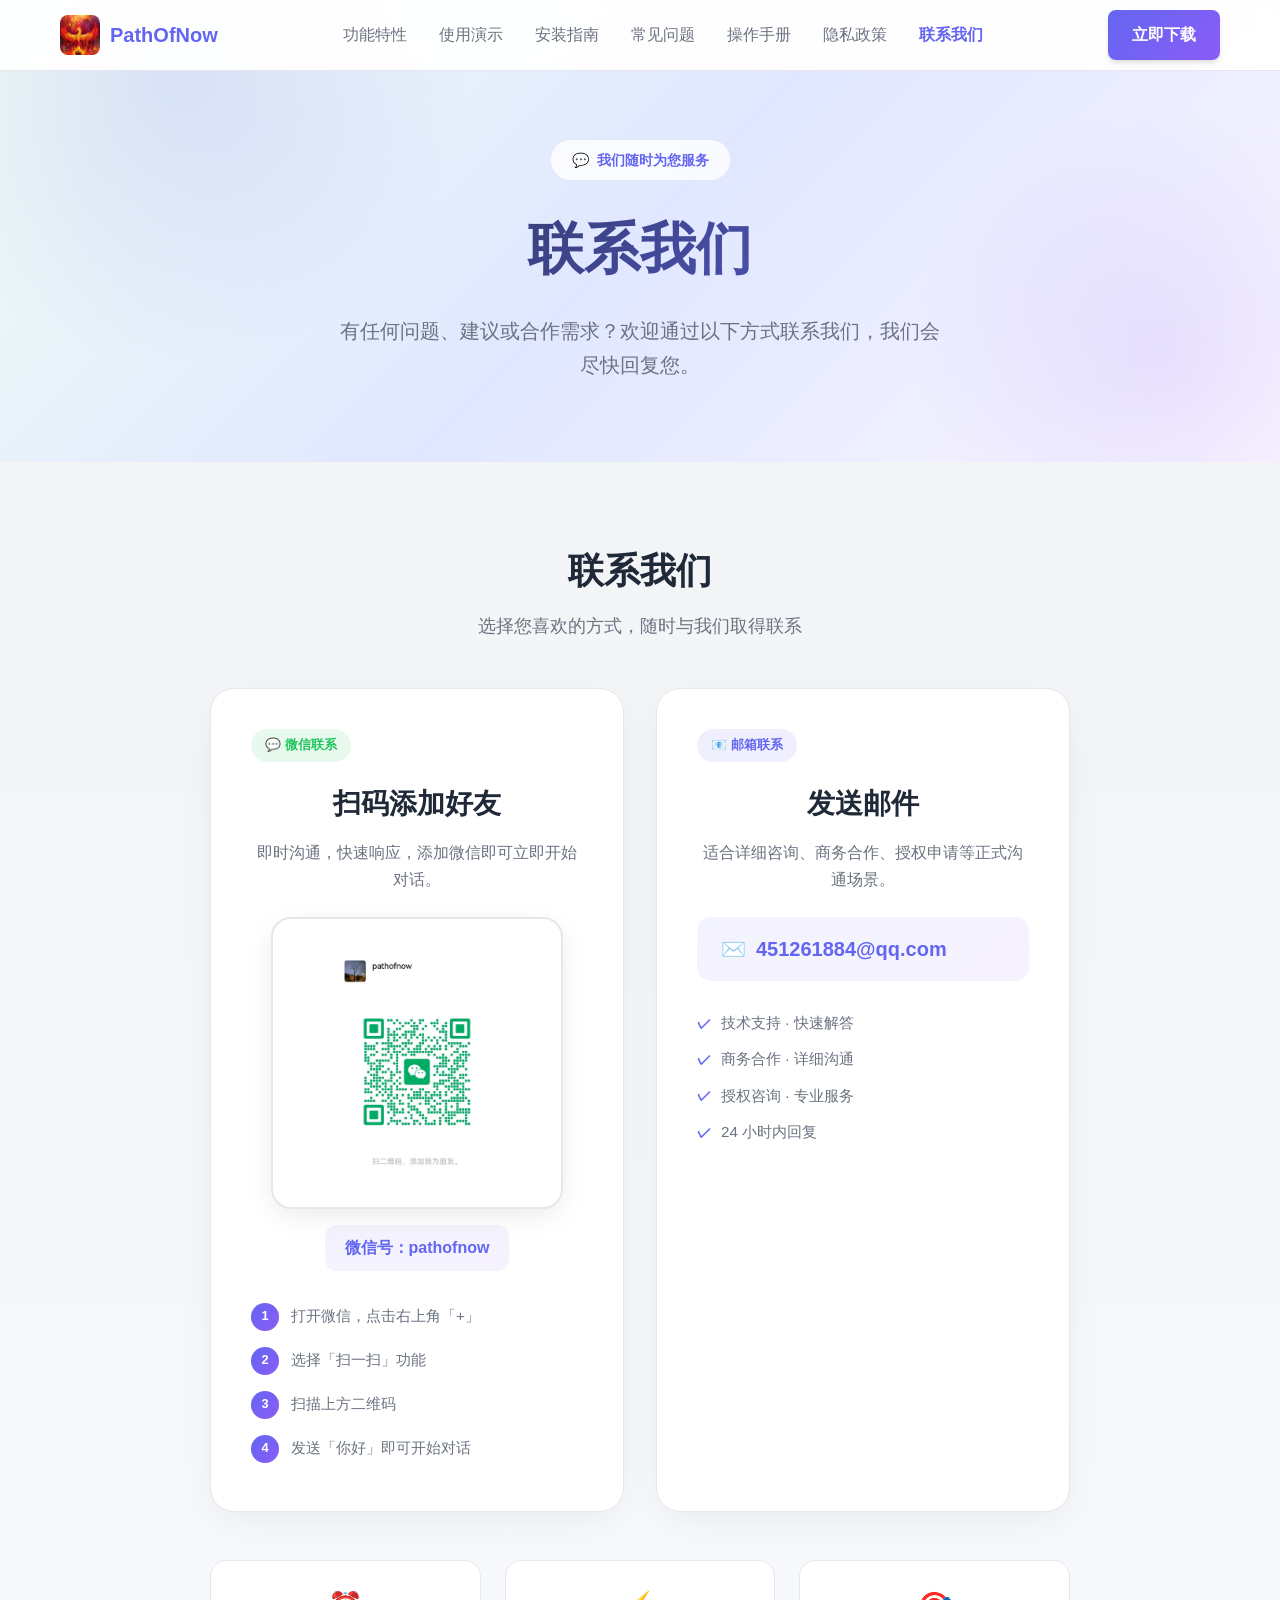
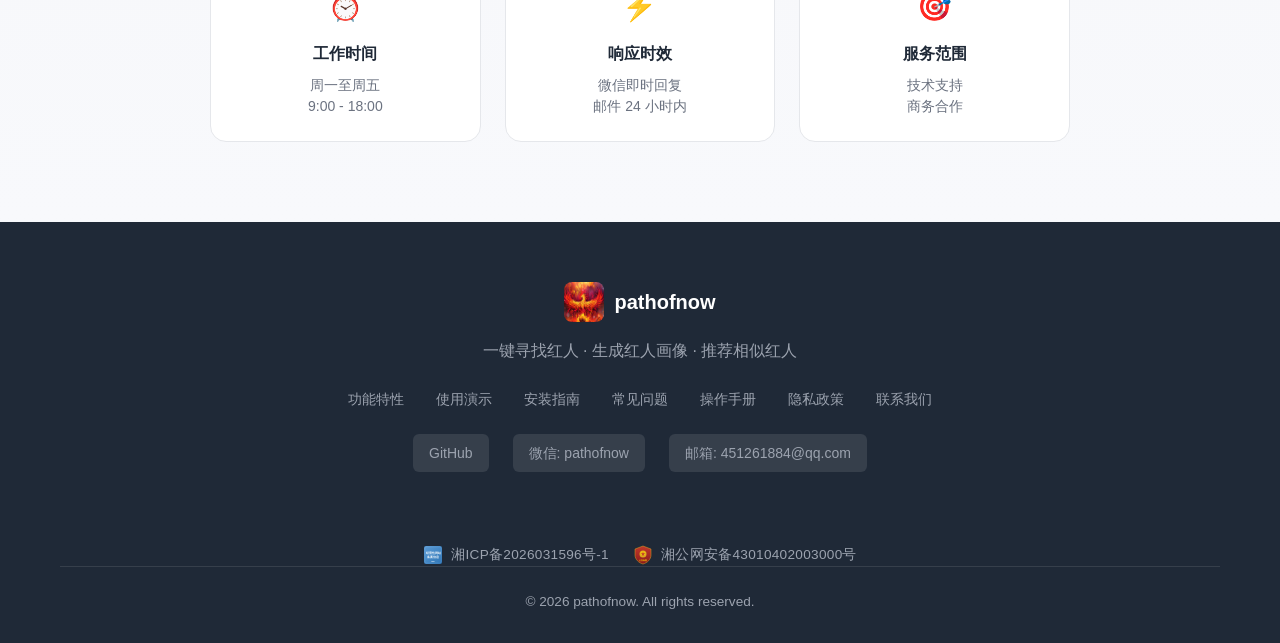
==== commit f810a60c: "ss" ====
--- a/docs/contact.html
+++ b/docs/contact.html
@@ -575,6 +575,16 @@
                     <span class="social-icon">邮箱: 451261884@qq.com</span>
                 </div>
             </div>
+            <div class="footer-record">
+                <a href="https://beian.miit.gov.cn/" target="_blank" rel="noopener" class="footer-record-item">
+                    <span class="footer-record-icon"><img src="assets/images/icp-badge.svg" alt="ICP备案"></span>
+                    <span class="footer-record-number">湘ICP备2026031596号-1</span>
+                </a>
+                <a href="http://www.beian.gov.cn/portal/registerSystemInfo?recordcode=43010402003000" target="_blank" rel="noopener" class="footer-record-item">
+                    <span class="footer-record-icon"><img src="assets/images/mps-badge.svg" alt="公安备案"></span>
+                    <span class="footer-record-number">湘公网安备43010402003000号</span>
+                </a>
+            </div>
             <div class="footer-bottom">
                 <p>© 2026 pathofnow. All rights reserved.</p>
             </div>
--- a/docs/css/style.css
+++ b/docs/css/style.css
@@ -905,12 +905,60 @@
     background: rgba(255, 255, 255, 0.2);
 }
 
+.footer-record {
+    display: flex;
+    align-items: center;
+    justify-content: center;
+    gap: 1.5rem;
+    flex-wrap: wrap;
+    padding-top: 1.5rem;
+    color: var(--text-light);
+    font-size: 0.85rem;
+}
+
+.footer-record-item {
+    display: inline-flex;
+    align-items: center;
+    gap: 0.5rem;
+    text-decoration: none;
+    color: var(--text-light);
+    transition: color 0.3s;
+}
+
+.footer-record-item:hover {
+    color: white;
+}
+
+.footer-record-icon {
+    width: 20px;
+    height: 20px;
+    flex-shrink: 0;
+    display: inline-flex;
+    align-items: center;
+    justify-content: center;
+}
+
+.footer-record-icon img {
+    width: 100%;
+    height: 100%;
+    object-fit: contain;
+}
+
+.footer-record-label {
+    display: none;
+}
+
+.footer-record-number {
+    font-weight: 500;
+    letter-spacing: 0.3px;
+}
+
 .footer-bottom {
     text-align: center;
-    padding-top: 2rem;
+    padding-top: 1.5rem;
     border-top: 1px solid rgba(255, 255, 255, 0.1);
     color: var(--text-light);
-    font-size: 0.875rem;
+    font-size: 0.85rem;
 }
 
 section.animate-out {
